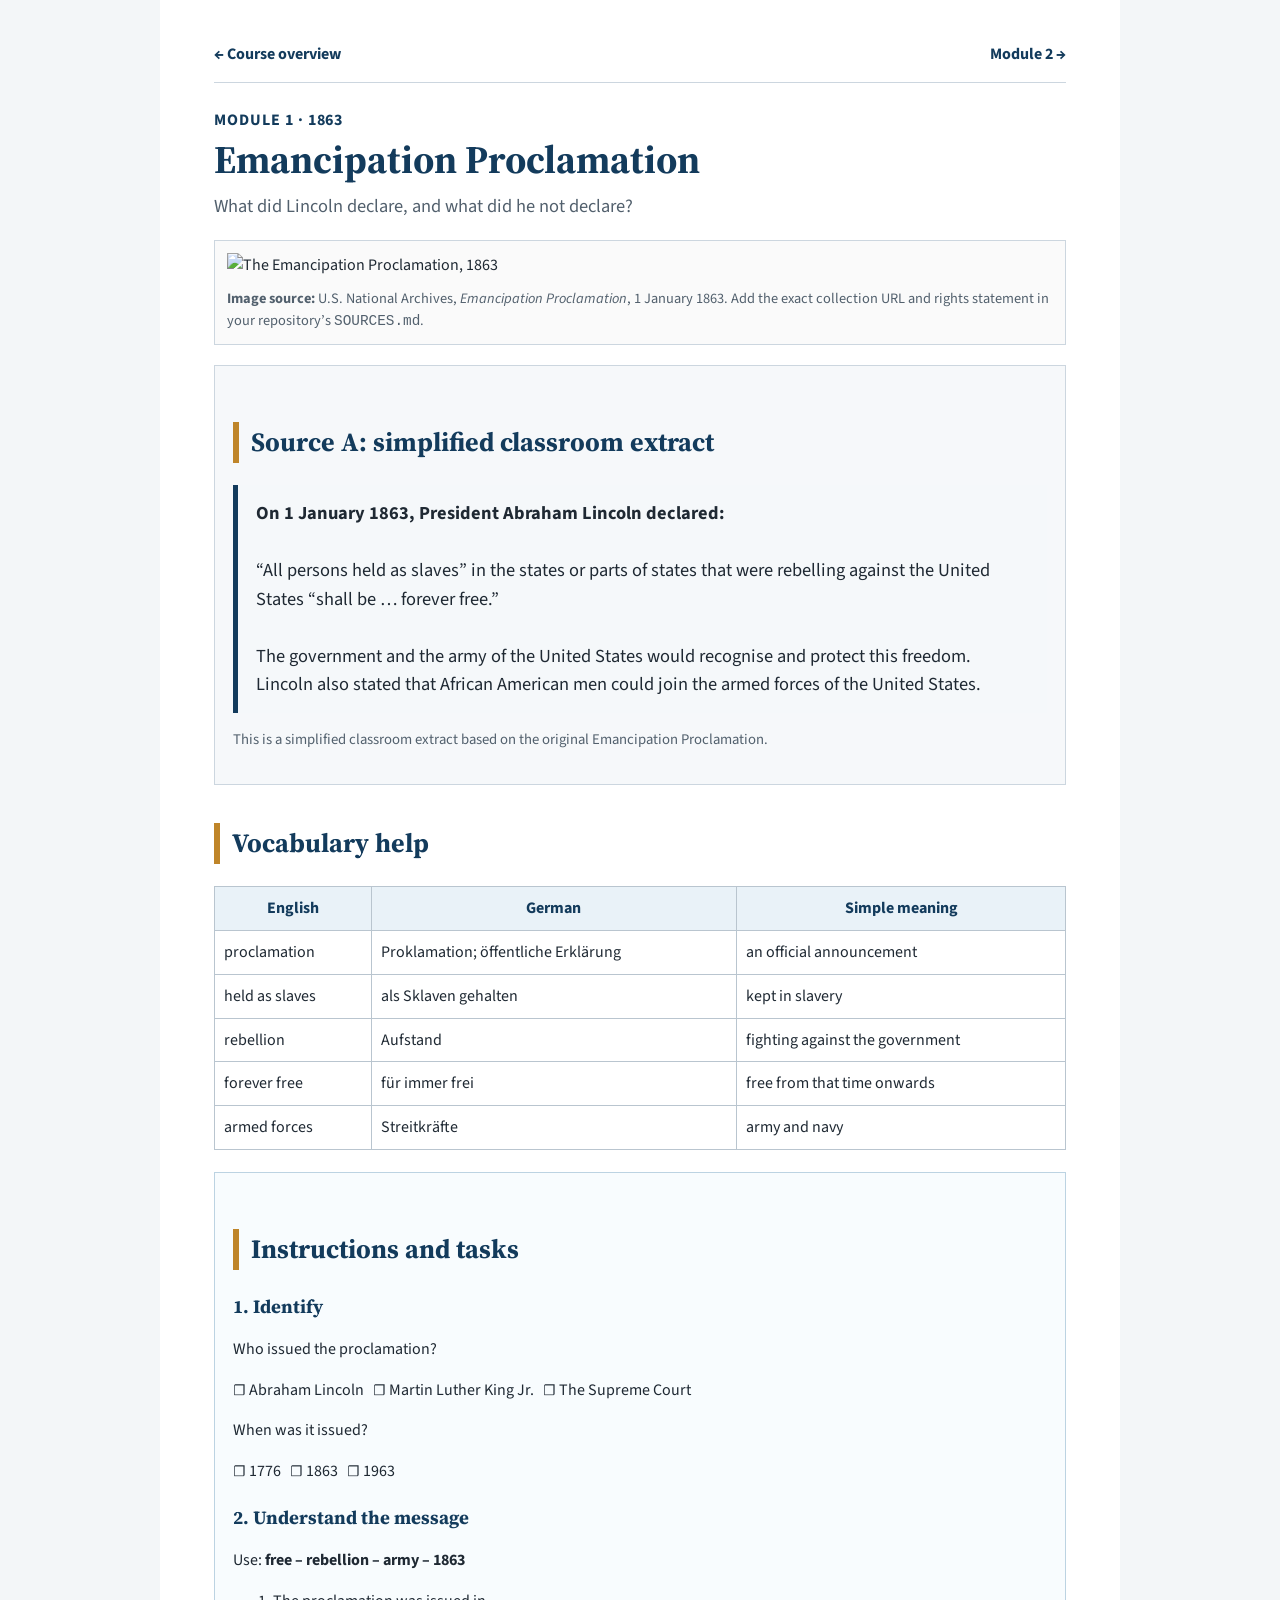
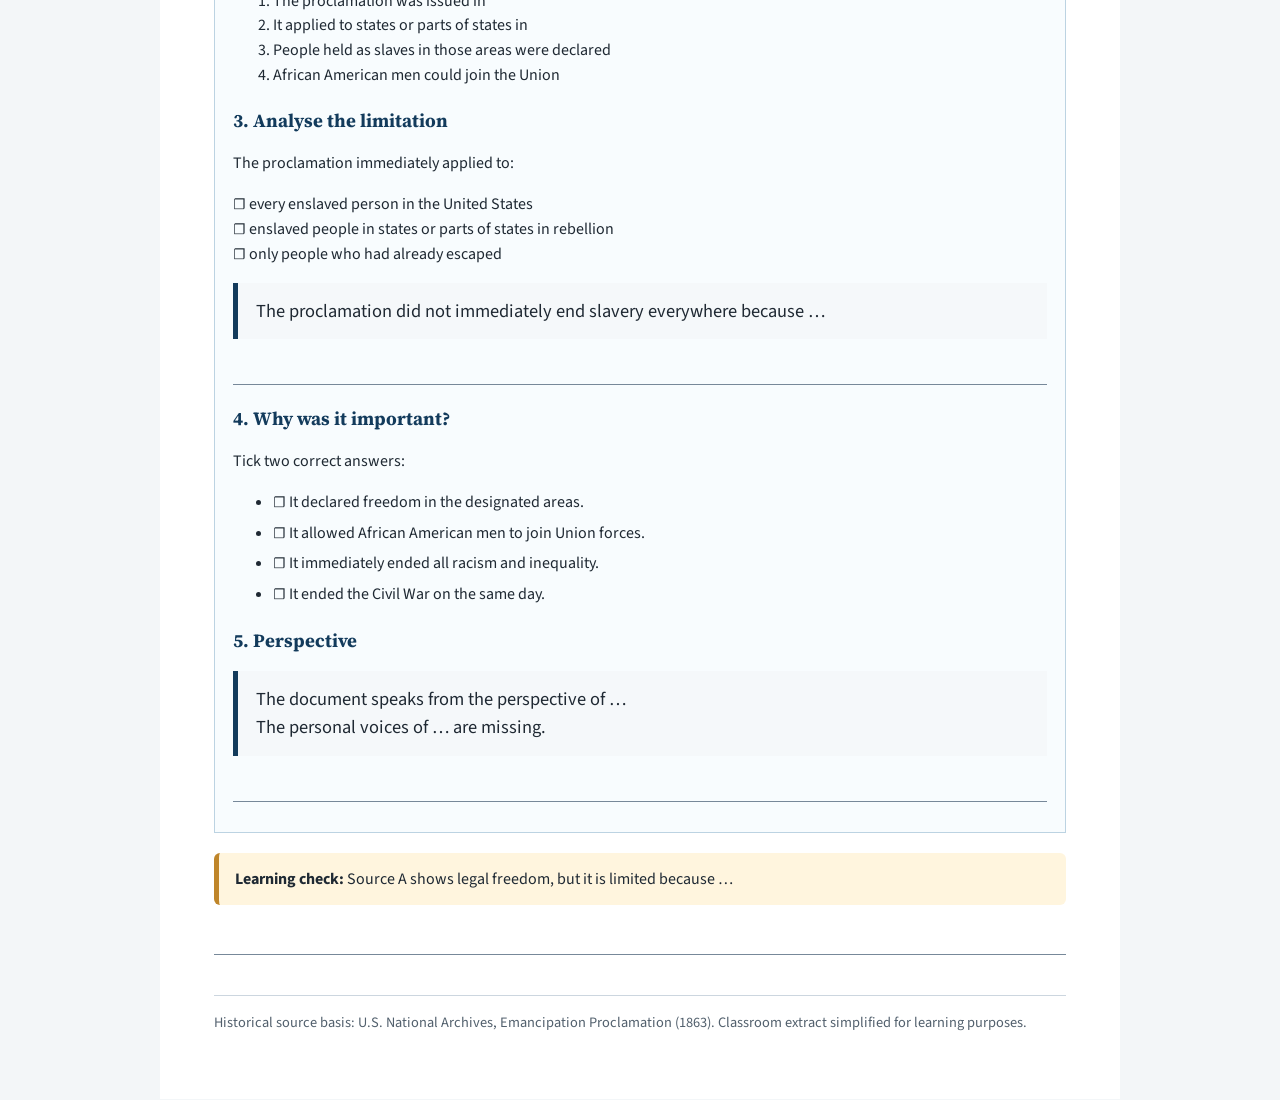
==== module-1-emancipation.html @ 25e94c11 "Add files via upload" ====
<!DOCTYPE html><html lang="en"><head><meta charset="UTF-8"><meta name="viewport" content="width=device-width, initial-scale=1.0"><title>Module 1 – Emancipation Proclamation</title><link rel="stylesheet" href="styles.css"></head><body><main class="container"><nav class="nav"><a href="index.html">← Course overview</a><a href="module-2-reconstruction.html">Module 2 →</a></nav><p class="eyebrow">Module 1 · 1863</p><h1>Emancipation Proclamation</h1><p class="subtitle">What did Lincoln declare, and what did he not declare?</p><section class="visual"><img src="images/emancipation-proclamation.jpg" alt="The Emancipation Proclamation, 1863"><p class="caption"><strong>Image source:</strong> U.S. National Archives, <em>Emancipation Proclamation</em>, 1 January 1863. Add the exact collection URL and rights statement in your repository’s <code>SOURCES.md</code>.</p></section><section class="source-box"><h2>Source A: simplified classroom extract</h2><blockquote><strong>On 1 January 1863, President Abraham Lincoln declared:</strong><br><br>“All persons held as slaves” in the states or parts of states that were rebelling against the United States “shall be … forever free.”<br><br>The government and the army of the United States would recognise and protect this freedom. Lincoln also stated that African American men could join the armed forces of the United States.</blockquote><p class="small">This is a simplified classroom extract based on the original Emancipation Proclamation.</p></section><h2>Vocabulary help</h2><table><tr><th>English</th><th>German</th><th>Simple meaning</th></tr><tr><td>proclamation</td><td>Proklamation; öffentliche Erklärung</td><td>an official announcement</td></tr><tr><td>held as slaves</td><td>als Sklaven gehalten</td><td>kept in slavery</td></tr><tr><td>rebellion</td><td>Aufstand</td><td>fighting against the government</td></tr><tr><td>forever free</td><td>für immer frei</td><td>free from that time onwards</td></tr><tr><td>armed forces</td><td>Streitkräfte</td><td>army and navy</td></tr></table><section class="task-box"><h2>Instructions and tasks</h2><h3>1. Identify</h3><p>Who issued the proclamation?</p><p>☐ Abraham Lincoln &nbsp; ☐ Martin Luther King Jr. &nbsp; ☐ The Supreme Court</p><p>When was it issued?</p><p>☐ 1776 &nbsp; ☐ 1863 &nbsp; ☐ 1963</p><h3>2. Understand the message</h3><p>Use: <strong>free – rebellion – army – 1863</strong></p><ol><li>The proclamation was issued in <span class="answer-line"></span></li><li>It applied to states or parts of states in <span class="answer-line"></span></li><li>People held as slaves in those areas were declared <span class="answer-line"></span></li><li>African American men could join the Union <span class="answer-line"></span></li></ol><h3>3. Analyse the limitation</h3><p>The proclamation immediately applied to:</p><p>☐ every enslaved person in the United States<br>☐ enslaved people in states or parts of states in rebellion<br>☐ only people who had already escaped</p><blockquote>The proclamation did not immediately end slavery everywhere because …</blockquote><div class="answer-line"></div><h3>4. Why was it important?</h3><p>Tick two correct answers:</p><ul class="checklist"><li>☐ It declared freedom in the designated areas.</li><li>☐ It allowed African American men to join Union forces.</li><li>☐ It immediately ended all racism and inequality.</li><li>☐ It ended the Civil War on the same day.</li></ul><h3>5. Perspective</h3><blockquote>The document speaks from the perspective of …<br>The personal voices of … are missing.</blockquote><div class="answer-line"></div></section><section class="note"><strong>Learning check:</strong> Source A shows legal freedom, but it is limited because …</section><div class="answer-line"></div><footer class="footer">Historical source basis: U.S. National Archives, Emancipation Proclamation (1863). Classroom extract simplified for learning purposes.</footer></main></body></html>
---- styles.css ----
@import url('https://fonts.googleapis.com/css2?family=Source+Sans+3:wght@400;600;700&family=Source+Serif+4:opsz,wght@8..60,600;8..60,700&display=swap');
:root{--navy:#133b5c;--blue:#e9f2f8;--gold:#bf8529;--ink:#1f2933;--muted:#52606d;--line:#ccd6df;--paper:#fff;--green:#e9f6ed;--warning:#fff5de}
*{box-sizing:border-box} body{margin:0;background:#f3f6f8;color:var(--ink);font-family:'Source Sans 3',Arial,sans-serif;line-height:1.55}.container{max-width:960px;margin:0 auto;background:var(--paper);min-height:100vh;padding:42px 54px 64px}.hero{border-bottom:5px solid var(--gold);padding-bottom:18px;margin-bottom:24px}.eyebrow{color:var(--navy);font-weight:700;letter-spacing:.06em;text-transform:uppercase;margin:0}.hero h1,h1,h2,h3{font-family:'Source Serif 4',Georgia,serif;color:var(--navy)}h1{font-size:2.45rem;line-height:1.12;margin:5px 0 10px}h2{font-size:1.65rem;border-left:6px solid var(--gold);padding-left:12px;margin-top:38px}h3{margin-bottom:8px}.subtitle{font-size:1.15rem;color:var(--muted);margin:0}.notice,.note{padding:14px 16px;border-radius:6px;margin:20px 0}.notice{background:#fff0f0;border-left:5px solid #b53f3f}.note{background:var(--warning);border-left:5px solid var(--gold)}blockquote{margin:16px 0;padding:14px 18px;background:#f5f8fa;border-left:5px solid var(--navy);font-size:1.15rem}a{color:var(--navy)}.module-grid{display:grid;grid-template-columns:repeat(2,minmax(0,1fr));gap:18px}.module-card{display:block;text-decoration:none;border:1px solid var(--line);border-radius:8px;padding:20px;background:#fff;transition:transform .15s,box-shadow .15s}.module-card:hover{transform:translateY(-2px);box-shadow:0 8px 20px #123b5c1a}.module-card span{font-weight:700;color:var(--gold);text-transform:uppercase;letter-spacing:.05em}.module-card h3{margin:5px 0}.module-card p{margin:0;color:var(--muted)}.nav{display:flex;justify-content:space-between;gap:16px;border-bottom:1px solid var(--line);padding-bottom:15px;margin-bottom:25px}.nav a{font-weight:700;text-decoration:none}.visual{border:1px solid var(--line);background:#fafafa;padding:12px;margin:20px 0}.visual img{display:block;max-width:100%;max-height:470px;object-fit:contain;margin:auto}.caption{font-size:.9rem;color:var(--muted);margin:10px 0 0}table{width:100%;border-collapse:collapse;margin:15px 0 22px}th,td{border:1px solid #b9c5cf;padding:9px;vertical-align:top}th{background:var(--blue);color:var(--navy)}.source-box{background:#f6f8fa;border:1px solid var(--line);padding:18px;margin:18px 0}.task-box{border:1px solid #bcd3e2;background:#f8fcfe;padding:18px;margin:20px 0}.answer-line{border-bottom:1px solid #778899;min-height:30px;margin:12px 0}.small{font-size:.92rem;color:var(--muted)}.checklist li{margin:6px 0}.footer{border-top:1px solid var(--line);padding-top:16px;margin-top:40px;color:var(--muted);font-size:.9rem}@media(max-width:700px){.container{padding:28px 22px}.module-grid{grid-template-columns:1fr}h1{font-size:2rem}}@media print{body{background:#fff}.container{max-width:none;padding:0}.nav,.module-grid{display:none}.visual img{max-height:370px}a{color:inherit;text-decoration:none}}
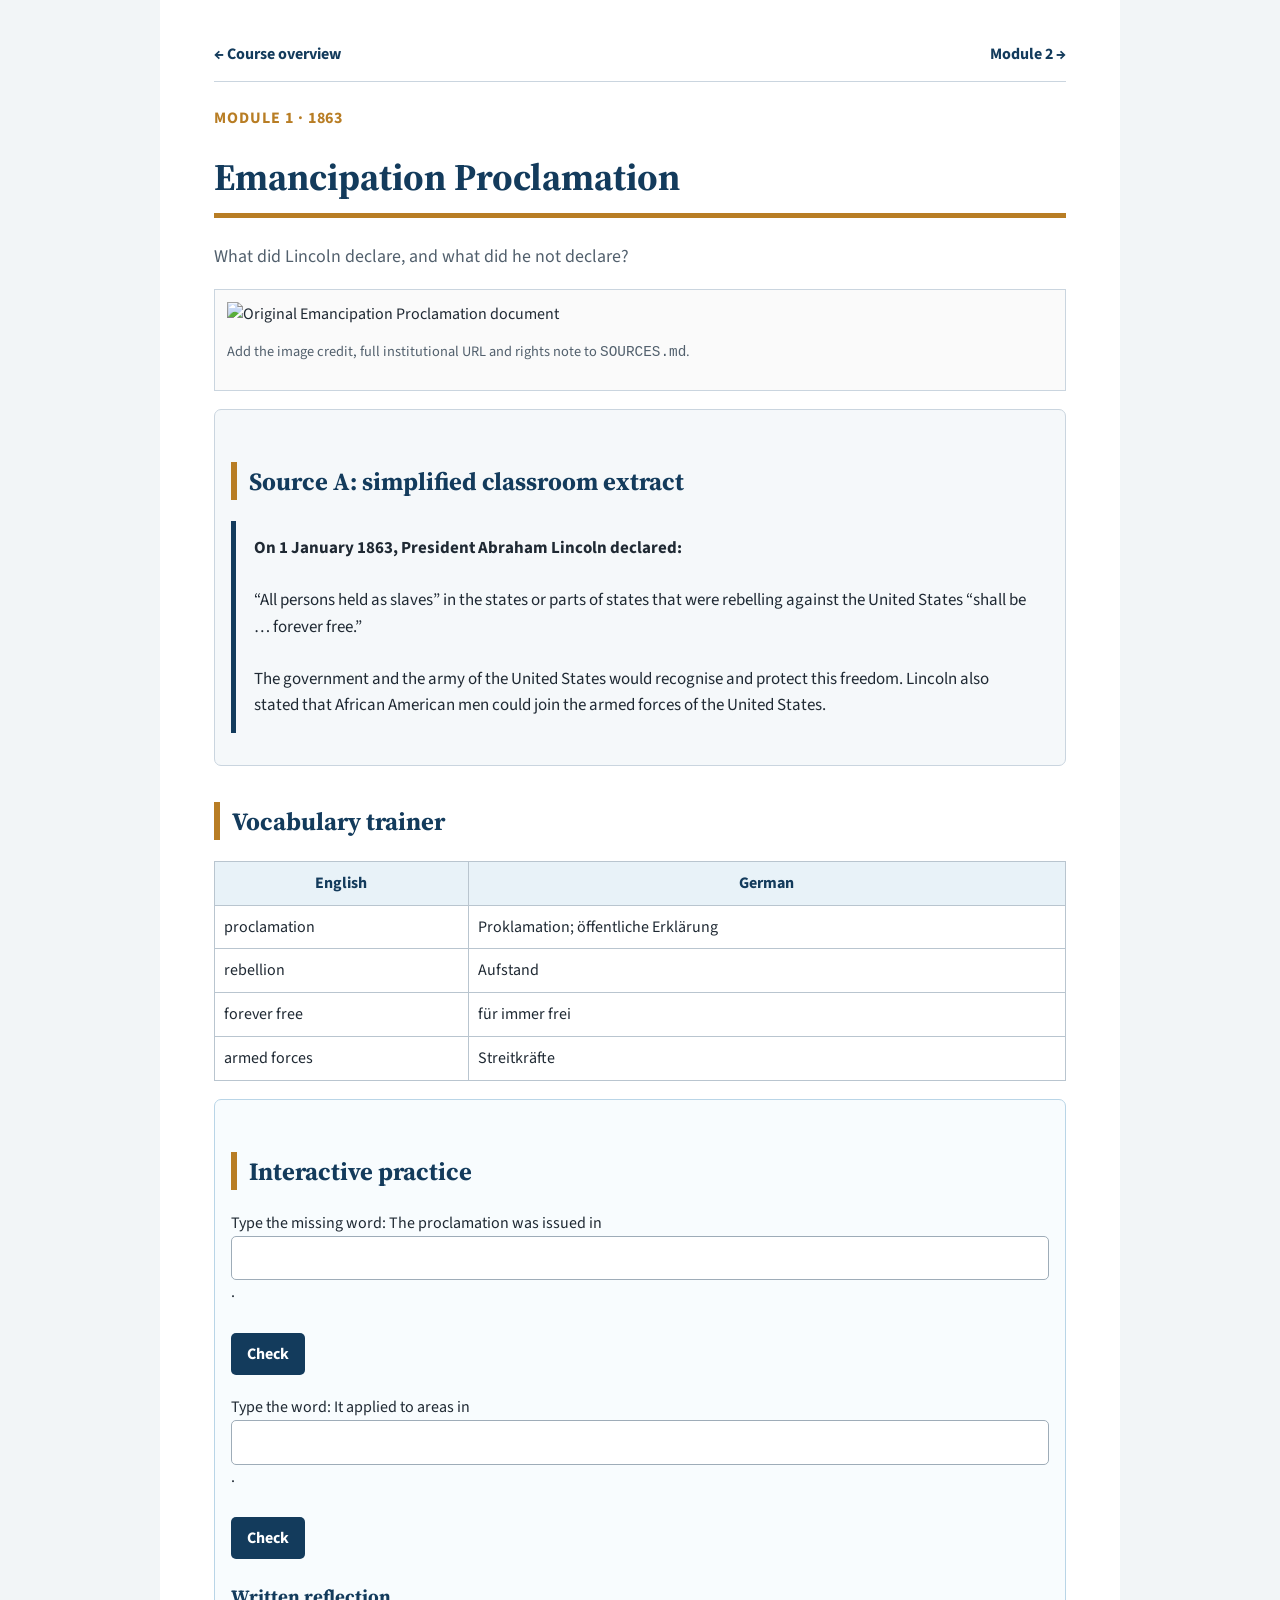
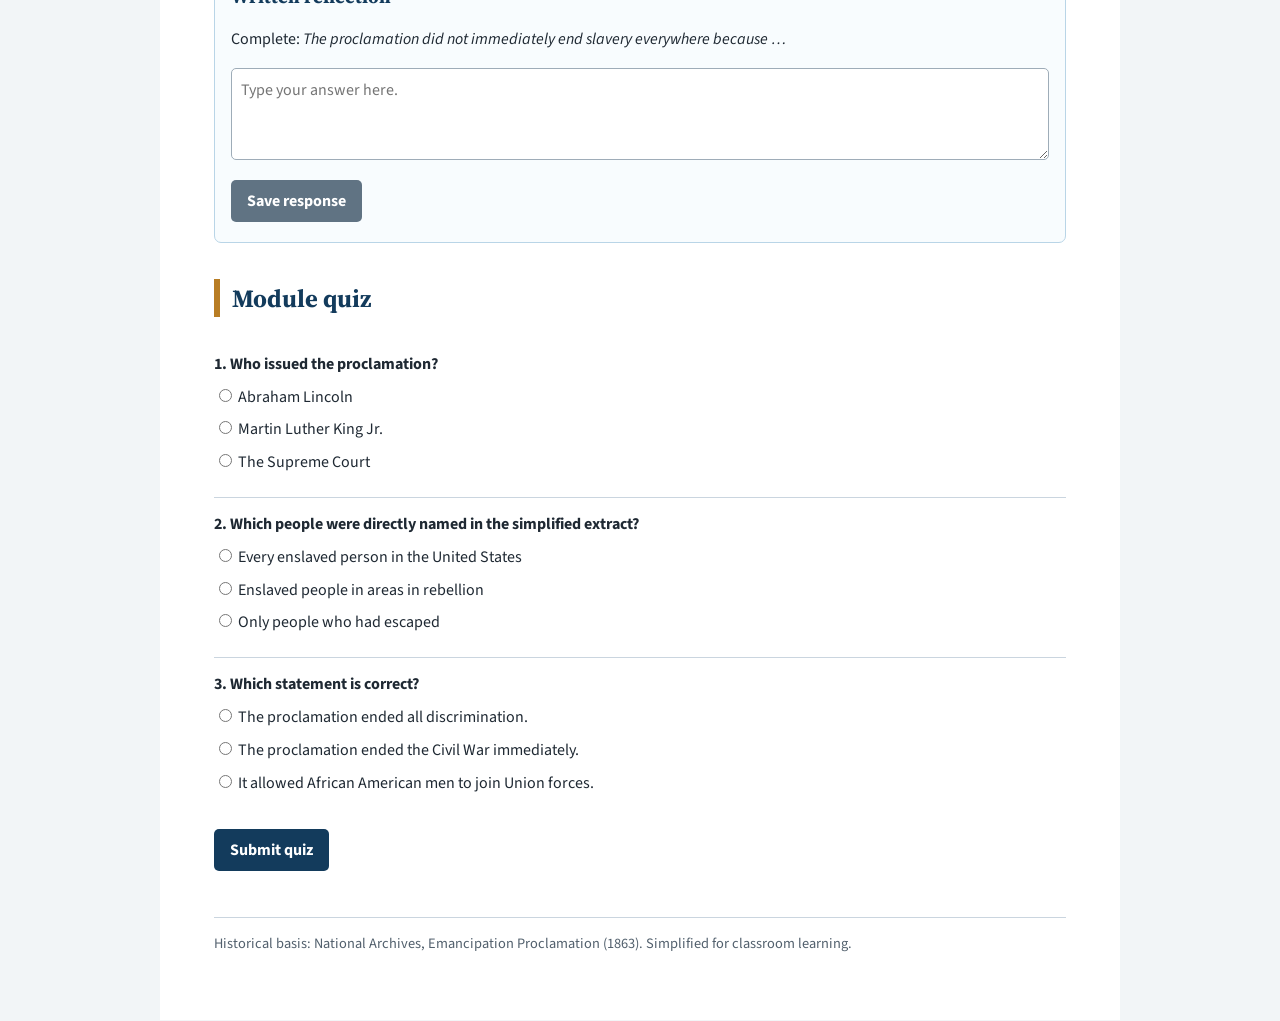
==== commit 96bf75e5: "Add files via upload" ====
--- a/module-1-emancipation.html
+++ b/module-1-emancipation.html
@@ -1 +1 @@
-<!DOCTYPE html><html lang="en"><head><meta charset="UTF-8"><meta name="viewport" content="width=device-width, initial-scale=1.0"><title>Module 1 – Emancipation Proclamation</title><link rel="stylesheet" href="styles.css"></head><body><main class="container"><nav class="nav"><a href="index.html">← Course overview</a><a href="module-2-reconstruction.html">Module 2 →</a></nav><p class="eyebrow">Module 1 · 1863</p><h1>Emancipation Proclamation</h1><p class="subtitle">What did Lincoln declare, and what did he not declare?</p><section class="visual"><img src="images/emancipation-proclamation.jpg" alt="The Emancipation Proclamation, 1863"><p class="caption"><strong>Image source:</strong> U.S. National Archives, <em>Emancipation Proclamation</em>, 1 January 1863. Add the exact collection URL and rights statement in your repository’s <code>SOURCES.md</code>.</p></section><section class="source-box"><h2>Source A: simplified classroom extract</h2><blockquote><strong>On 1 January 1863, President Abraham Lincoln declared:</strong><br><br>“All persons held as slaves” in the states or parts of states that were rebelling against the United States “shall be … forever free.”<br><br>The government and the army of the United States would recognise and protect this freedom. Lincoln also stated that African American men could join the armed forces of the United States.</blockquote><p class="small">This is a simplified classroom extract based on the original Emancipation Proclamation.</p></section><h2>Vocabulary help</h2><table><tr><th>English</th><th>German</th><th>Simple meaning</th></tr><tr><td>proclamation</td><td>Proklamation; öffentliche Erklärung</td><td>an official announcement</td></tr><tr><td>held as slaves</td><td>als Sklaven gehalten</td><td>kept in slavery</td></tr><tr><td>rebellion</td><td>Aufstand</td><td>fighting against the government</td></tr><tr><td>forever free</td><td>für immer frei</td><td>free from that time onwards</td></tr><tr><td>armed forces</td><td>Streitkräfte</td><td>army and navy</td></tr></table><section class="task-box"><h2>Instructions and tasks</h2><h3>1. Identify</h3><p>Who issued the proclamation?</p><p>☐ Abraham Lincoln &nbsp; ☐ Martin Luther King Jr. &nbsp; ☐ The Supreme Court</p><p>When was it issued?</p><p>☐ 1776 &nbsp; ☐ 1863 &nbsp; ☐ 1963</p><h3>2. Understand the message</h3><p>Use: <strong>free – rebellion – army – 1863</strong></p><ol><li>The proclamation was issued in <span class="answer-line"></span></li><li>It applied to states or parts of states in <span class="answer-line"></span></li><li>People held as slaves in those areas were declared <span class="answer-line"></span></li><li>African American men could join the Union <span class="answer-line"></span></li></ol><h3>3. Analyse the limitation</h3><p>The proclamation immediately applied to:</p><p>☐ every enslaved person in the United States<br>☐ enslaved people in states or parts of states in rebellion<br>☐ only people who had already escaped</p><blockquote>The proclamation did not immediately end slavery everywhere because …</blockquote><div class="answer-line"></div><h3>4. Why was it important?</h3><p>Tick two correct answers:</p><ul class="checklist"><li>☐ It declared freedom in the designated areas.</li><li>☐ It allowed African American men to join Union forces.</li><li>☐ It immediately ended all racism and inequality.</li><li>☐ It ended the Civil War on the same day.</li></ul><h3>5. Perspective</h3><blockquote>The document speaks from the perspective of …<br>The personal voices of … are missing.</blockquote><div class="answer-line"></div></section><section class="note"><strong>Learning check:</strong> Source A shows legal freedom, but it is limited because …</section><div class="answer-line"></div><footer class="footer">Historical source basis: U.S. National Archives, Emancipation Proclamation (1863). Classroom extract simplified for learning purposes.</footer></main></body></html>+<!doctype html><html lang="en"><head><meta charset="utf-8"><meta name="viewport" content="width=device-width,initial-scale=1"><title>Module 1 – Emancipation</title><link rel="stylesheet" href="styles.css"><script src="app.js" defer></script></head><body><main class="container"><nav class="nav"><a href="index.html">← Course overview</a><a href="module-2-reconstruction.html">Module 2 →</a></nav><p class="eyebrow">Module 1 · 1863</p><h1>Emancipation Proclamation</h1><p class="subtitle">What did Lincoln declare, and what did he not declare?</p><section class="visual"><img src="images/emancipation-proclamation.jpg" alt="Original Emancipation Proclamation document"><p class="caption">Add the image credit, full institutional URL and rights note to <code>SOURCES.md</code>.</p></section><section class="source-box"><h2>Source A: simplified classroom extract</h2><blockquote><strong>On 1 January 1863, President Abraham Lincoln declared:</strong><br><br>“All persons held as slaves” in the states or parts of states that were rebelling against the United States “shall be … forever free.”<br><br>The government and the army of the United States would recognise and protect this freedom. Lincoln also stated that African American men could join the armed forces of the United States.</blockquote></section><h2>Vocabulary trainer</h2><table><tr><th>English</th><th>German</th></tr><tr><td>proclamation</td><td>Proklamation; öffentliche Erklärung</td></tr><tr><td>rebellion</td><td>Aufstand</td></tr><tr><td>forever free</td><td>für immer frei</td></tr><tr><td>armed forces</td><td>Streitkräfte</td></tr></table><section class="task-box"><h2>Interactive practice</h2><p>Type the missing word: The proclamation was issued in <input id="m1year" type="text" aria-label="year">.</p><button class="btn" onclick="checkText('m1year',['1863'],'m1yearfb','The correct year is 1863.')">Check</button><div id="m1yearfb" class="feedback"></div><p>Type the word: It applied to areas in <input id="m1reb" type="text" aria-label="rebellion">.</p><button class="btn" onclick="checkText('m1reb',['rebellion'],'m1rebfb','The key word is rebellion.')">Check</button><div id="m1rebfb" class="feedback"></div><h3>Written reflection</h3><p>Complete: <em>The proclamation did not immediately end slavery everywhere because …</em></p><textarea id="m1reflection" placeholder="Type your answer here."></textarea><button class="btn secondary" onclick="saveText('m1reflection')">Save response</button><div id="m1reflection-saved" class="feedback"></div></section><section class="test-box"><h2>Module quiz</h2><form id="m1quiz"><div class="quiz-question" data-answer="a"><strong>1. Who issued the proclamation?</strong><label><input type="radio" name="q1" value="a"> Abraham Lincoln</label><label><input type="radio" name="q1" value="b"> Martin Luther King Jr.</label><label><input type="radio" name="q1" value="c"> The Supreme Court</label></div><div class="quiz-question" data-answer="b"><strong>2. Which people were directly named in the simplified extract?</strong><label><input type="radio" name="q2" value="a"> Every enslaved person in the United States</label><label><input type="radio" name="q2" value="b"> Enslaved people in areas in rebellion</label><label><input type="radio" name="q2" value="c"> Only people who had escaped</label></div><div class="quiz-question" data-answer="c"><strong>3. Which statement is correct?</strong><label><input type="radio" name="q3" value="a"> The proclamation ended all discrimination.</label><label><input type="radio" name="q3" value="b"> The proclamation ended the Civil War immediately.</label><label><input type="radio" name="q3" value="c"> It allowed African American men to join Union forces.</label></div></form><button class="btn" onclick="let r=checkMC('m1quiz','m1fb');if(r.correct>=2)completeModule('m1',r.correct+'/'+r.total)">Submit quiz</button><div id="m1fb" class="feedback"></div><div id="completion" class="feedback"></div></section><footer class="footer">Historical basis: National Archives, Emancipation Proclamation (1863). Simplified for classroom learning.</footer></main><script>window.addEventListener('DOMContentLoaded',()=>loadText('m1reflection'));</script></body></html>
--- a/styles.css
+++ b/styles.css
@@ -1,3 +1,2 @@
 @import url('https://fonts.googleapis.com/css2?family=Source+Sans+3:wght@400;600;700&family=Source+Serif+4:opsz,wght@8..60,600;8..60,700&display=swap');
-:root{--navy:#133b5c;--blue:#e9f2f8;--gold:#bf8529;--ink:#1f2933;--muted:#52606d;--line:#ccd6df;--paper:#fff;--green:#e9f6ed;--warning:#fff5de}
-*{box-sizing:border-box} body{margin:0;background:#f3f6f8;color:var(--ink);font-family:'Source Sans 3',Arial,sans-serif;line-height:1.55}.container{max-width:960px;margin:0 auto;background:var(--paper);min-height:100vh;padding:42px 54px 64px}.hero{border-bottom:5px solid var(--gold);padding-bottom:18px;margin-bottom:24px}.eyebrow{color:var(--navy);font-weight:700;letter-spacing:.06em;text-transform:uppercase;margin:0}.hero h1,h1,h2,h3{font-family:'Source Serif 4',Georgia,serif;color:var(--navy)}h1{font-size:2.45rem;line-height:1.12;margin:5px 0 10px}h2{font-size:1.65rem;border-left:6px solid var(--gold);padding-left:12px;margin-top:38px}h3{margin-bottom:8px}.subtitle{font-size:1.15rem;color:var(--muted);margin:0}.notice,.note{padding:14px 16px;border-radius:6px;margin:20px 0}.notice{background:#fff0f0;border-left:5px solid #b53f3f}.note{background:var(--warning);border-left:5px solid var(--gold)}blockquote{margin:16px 0;padding:14px 18px;background:#f5f8fa;border-left:5px solid var(--navy);font-size:1.15rem}a{color:var(--navy)}.module-grid{display:grid;grid-template-columns:repeat(2,minmax(0,1fr));gap:18px}.module-card{display:block;text-decoration:none;border:1px solid var(--line);border-radius:8px;padding:20px;background:#fff;transition:transform .15s,box-shadow .15s}.module-card:hover{transform:translateY(-2px);box-shadow:0 8px 20px #123b5c1a}.module-card span{font-weight:700;color:var(--gold);text-transform:uppercase;letter-spacing:.05em}.module-card h3{margin:5px 0}.module-card p{margin:0;color:var(--muted)}.nav{display:flex;justify-content:space-between;gap:16px;border-bottom:1px solid var(--line);padding-bottom:15px;margin-bottom:25px}.nav a{font-weight:700;text-decoration:none}.visual{border:1px solid var(--line);background:#fafafa;padding:12px;margin:20px 0}.visual img{display:block;max-width:100%;max-height:470px;object-fit:contain;margin:auto}.caption{font-size:.9rem;color:var(--muted);margin:10px 0 0}table{width:100%;border-collapse:collapse;margin:15px 0 22px}th,td{border:1px solid #b9c5cf;padding:9px;vertical-align:top}th{background:var(--blue);color:var(--navy)}.source-box{background:#f6f8fa;border:1px solid var(--line);padding:18px;margin:18px 0}.task-box{border:1px solid #bcd3e2;background:#f8fcfe;padding:18px;margin:20px 0}.answer-line{border-bottom:1px solid #778899;min-height:30px;margin:12px 0}.small{font-size:.92rem;color:var(--muted)}.checklist li{margin:6px 0}.footer{border-top:1px solid var(--line);padding-top:16px;margin-top:40px;color:var(--muted);font-size:.9rem}@media(max-width:700px){.container{padding:28px 22px}.module-grid{grid-template-columns:1fr}h1{font-size:2rem}}@media print{body{background:#fff}.container{max-width:none;padding:0}.nav,.module-grid{display:none}.visual img{max-height:370px}a{color:inherit;text-decoration:none}}
+:root{--navy:#133b5c;--blue:#e8f2f8;--gold:#b87d24;--ink:#1f2933;--muted:#52606d;--line:#cad5df;--green:#e8f6eb;--red:#fff0f0;--paper:#fff}*{box-sizing:border-box}body{margin:0;background:#f2f5f7;color:var(--ink);font-family:'Source Sans 3',Arial,sans-serif;line-height:1.55}.container{max-width:960px;margin:0 auto;background:#fff;min-height:100vh;padding:42px 54px 64px}.nav{display:flex;justify-content:space-between;gap:16px;border-bottom:1px solid var(--line);padding-bottom:14px;margin-bottom:24px}.nav a{color:var(--navy);font-weight:700;text-decoration:none}.eyebrow{margin:0;color:var(--gold);font-weight:700;text-transform:uppercase;letter-spacing:.06em}.subtitle{margin-top:0;color:var(--muted);font-size:1.12rem}h1,h2,h3{font-family:'Source Serif 4',Georgia,serif;color:var(--navy)}h1{font-size:2.35rem;line-height:1.15;border-bottom:5px solid var(--gold);padding-bottom:14px}h2{font-size:1.55rem;border-left:6px solid var(--gold);padding-left:12px;margin-top:36px}h3{margin-bottom:8px}.notice,.note,.feedback,.source-box,.task-box{padding:16px;border-radius:7px;margin:18px 0}.notice{background:#fff0f0;border-left:5px solid #b23b3b}.note{background:#fff7e3;border-left:5px solid var(--gold)}.source-box{background:#f5f8fa;border:1px solid var(--line)}.task-box{background:#f8fcfe;border:1px solid #b9d5e7}.visual{margin:18px 0;padding:12px;border:1px solid var(--line);background:#fafafa}.visual img{max-width:100%;display:block;margin:auto;max-height:440px;object-fit:contain}.caption,.small{font-size:.9rem;color:var(--muted)}blockquote{margin:16px 0;padding:14px 18px;border-left:5px solid var(--navy);background:#f5f8fa;font-size:1.06rem}table{width:100%;border-collapse:collapse;margin:16px 0}th,td{border:1px solid #b9c5cf;padding:9px;vertical-align:top}th{background:var(--blue);color:var(--navy)}label{display:block;margin:8px 0;cursor:pointer}input[type=text],textarea{width:100%;font:inherit;padding:9px;border:1px solid #9eacb8;border-radius:5px;background:#fff}textarea{min-height:92px}.btn{appearance:none;border:none;background:var(--navy);color:#fff;padding:10px 16px;border-radius:5px;font:700 1rem 'Source Sans 3',Arial;cursor:pointer;margin:12px 8px 4px 0}.btn:hover{background:#0e2d45}.btn.secondary{background:#607383}.feedback{display:none}.feedback.ok{display:block;background:var(--green);border-left:5px solid #378147}.feedback.error{display:block;background:var(--red);border-left:5px solid #b23b3b}.score{font-weight:700;color:var(--navy)}.quiz-question{padding:14px 0;border-bottom:1px solid var(--line)}.quiz-question:last-child{border-bottom:none}.drag-list{list-style:none;padding:0;margin:8px 0}.drag-list li{background:#fff;border:1px solid #b9c5cf;padding:10px;margin:7px 0;border-radius:5px;cursor:grab}.dropzone{border:2px dashed #98acba;padding:14px;border-radius:6px;min-height:55px;background:#fff;margin:8px 0}.hidden-answer{display:none}.progress{height:10px;background:#e5ebef;border-radius:9px;overflow:hidden}.progress>span{display:block;height:100%;width:0;background:var(--gold);transition:width .3s}.module-grid{display:grid;grid-template-columns:repeat(2,minmax(0,1fr));gap:18px}.module-card{display:block;text-decoration:none;border:1px solid var(--line);padding:20px;border-radius:8px;color:var(--ink)}.module-card:hover{box-shadow:0 8px 20px #123b5c1a}.module-card h3{margin:5px 0}.module-card span{color:var(--gold);font-weight:700}.footer{border-top:1px solid var(--line);padding-top:15px;margin-top:42px;font-size:.9rem;color:var(--muted)}@media(max-width:700px){.container{padding:28px 20px}.module-grid{grid-template-columns:1fr}h1{font-size:2rem}}@media print{body{background:#fff}.container{max-width:none;padding:0}.nav,.btn,.progress{display:none}.feedback{display:block;border:1px solid #ccc;background:#fff}.hidden-answer{display:block}}
